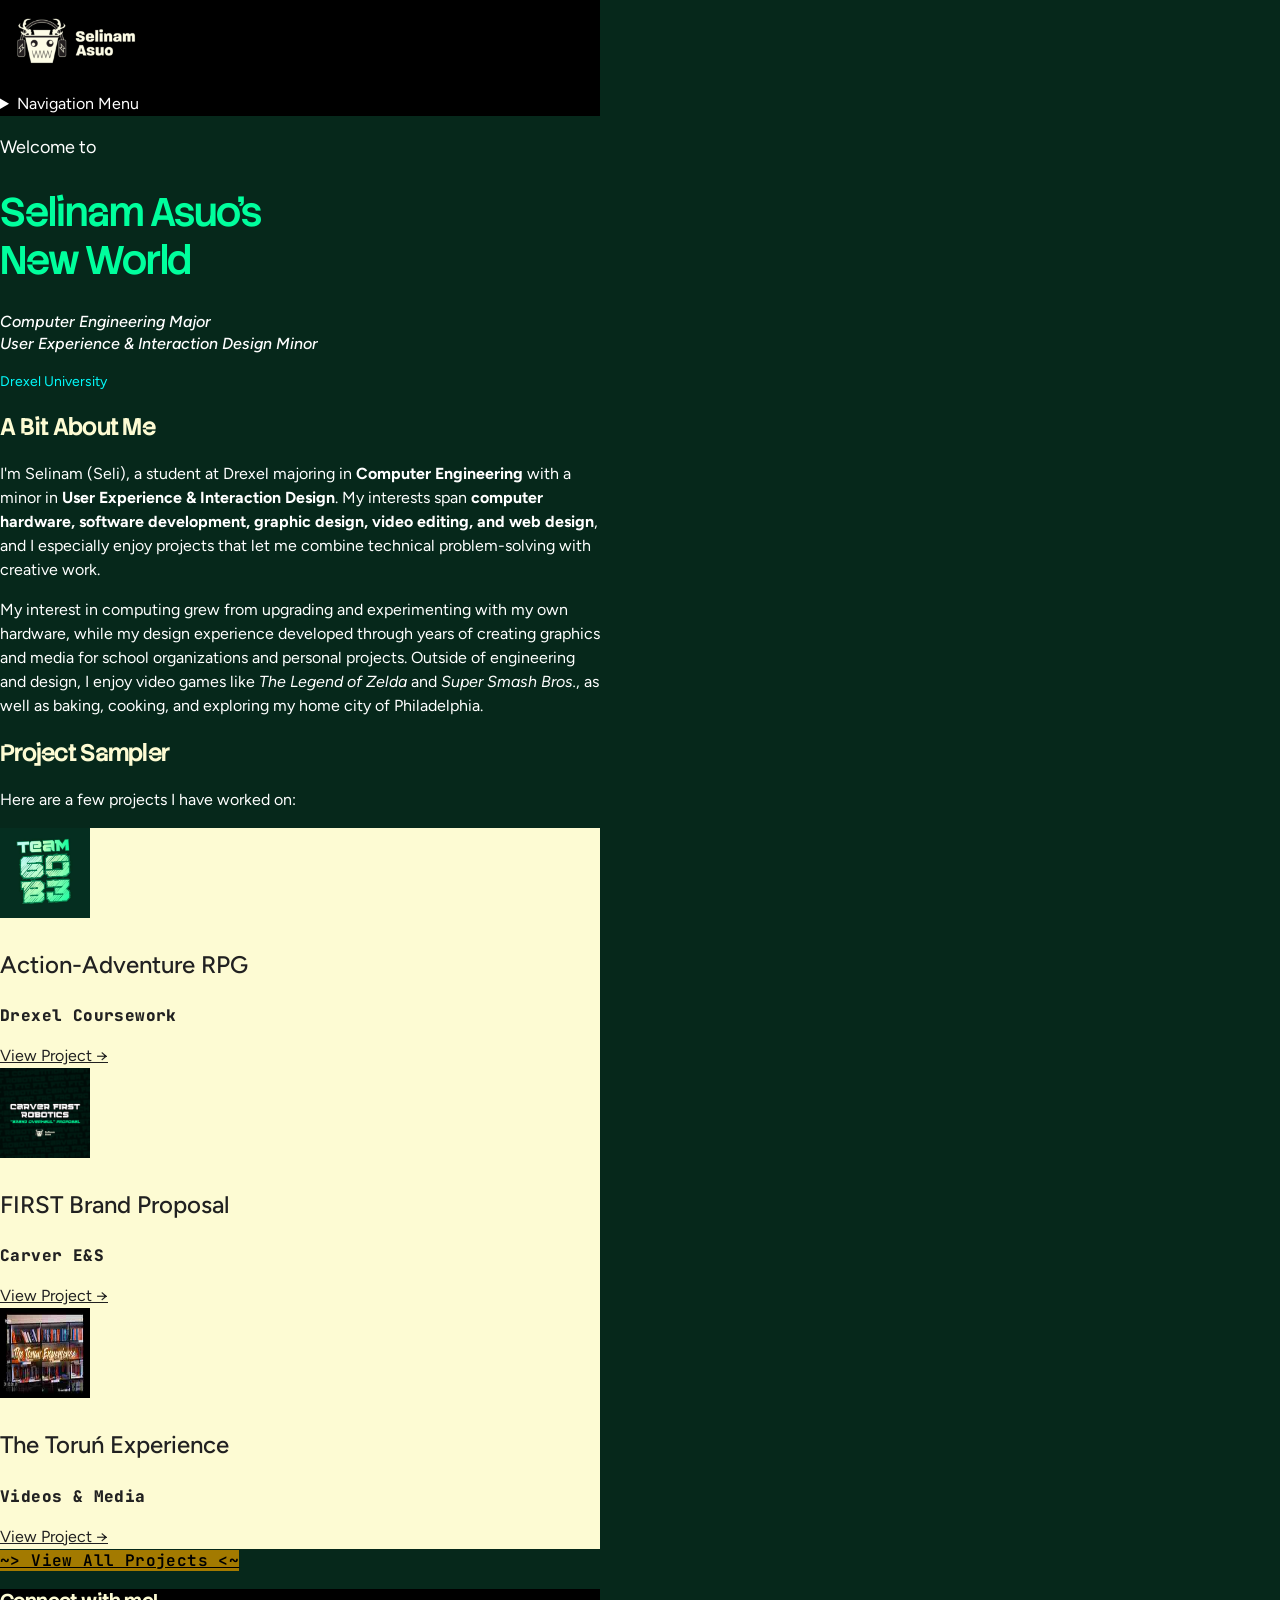
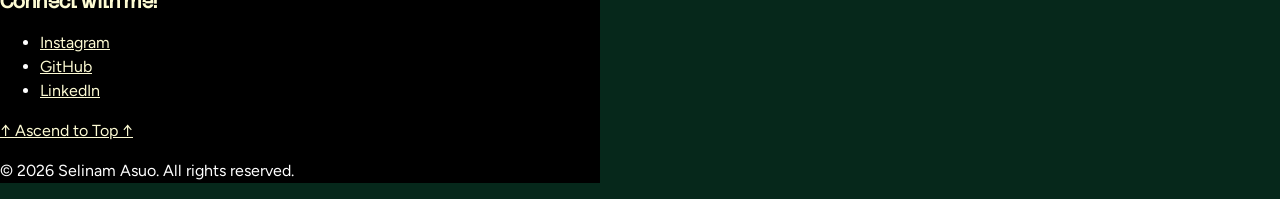
==== index.html @ 1d2eeebf "Link normalized stylesheet to main pages" ====
<!DOCTYPE html>
<html lang="en">
    <head>
        <meta charset="UTF-8">
        <meta name="viewport" content="width=device-width, initial-scale=1.0">
        <title>Home | A New World - Selinam Asuo</title>
        <link rel="stylesheet" href="css/normalize.css" />
        <link rel="stylesheet" href="css/style.css" />
    </head>
    <body id = "top">
        <header class = "site-header">
            <nav class = "primary-nav" aria-label="Primary">
                <a href="index.html" class="logo-link">
                    <img src="images/selinam-asuo-logo-240.png" alt="Selinam Asuo" width = "150" height = "85"/>
                </a>
                <!--- AI: prompt asking how to create a dropdown nav bar menu in html — ChatGPT (GPT-5.6), 2026-11-04.
                Reviewed and adapted to match my Figma design and course scope. --->
                    <details class = "nav-dropdown">
                    <summary>Navigation Menu</summary>
                    <ul class = "nav-links">
                        <li><a href="index.html" class="logo-link current">Home</a></li>
                        <li><a href="portfolio.html">Portfolio</a></li>
                        <li><a href="contact.html">Contact</a></li>
                    </ul>
                </details>
            </nav>
        </header>

        <main>
            <section class = "hero">
                <p class = "tagline">Welcome to</p>
                <h1>Selinam Asuo&apos;s<br/>New World</h1>
                
                <p class="field-of-study">
                    <em>Computer Engineering Major<br>User Experience &amp; Interaction Design Minor</em>
                </p>

                <p class="university-name">Drexel University</p>
            </section>
            <section class = "about">
            <h2>A Bit About Me</h2>
                <p>I'm Selinam (Seli), a student at Drexel majoring in <strong>Computer Engineering</strong> with a minor in <strong>User Experience & Interaction Design</strong>. My interests span <strong>computer hardware, software development, graphic design, video editing, and web design</strong>, and I especially enjoy projects that let me combine technical problem-solving with creative work.</p>

                <p>My interest in computing grew from upgrading and experimenting with my own hardware, while my design experience developed through years of creating graphics and media for school organizations and personal projects. Outside of engineering and design, I enjoy video games like <em>The Legend of Zelda</em> and <em>Super Smash Bros.</em>, as well as baking, cooking, and exploring my home city of Philadelphia.</p>
            </section>
            <section class = "projects-preview">
            <h2>Project Sampler</h2>
            <p>Here are a few projects I have worked on:</p>
                <article class="project-card">
                    <img src="images/index/uaarpg-60B3-logo-reduced.jpg" alt="My Drexel College of Computing and Informatics (CCI) Team's 'An Untitled Action-Adventure RPG' logo." width="90" height="90"/>
                    <h3 class = "project-card-title">Action-Adventure RPG</h3>
                    <p class = "project-card-category">Drexel Coursework</p>
                    <a href="projects/action-adventure-rpg.html">View Project &rarr;</a>
                </article>

                <article class="project-card">
                    <img src="images/index/cfr-proposal-logo-reduced.png" alt="Logo for Carver FIRST Robotics redesign concept/mockup." width="90" height="90"/>
                    <h3 class = "project-card-title">FIRST Brand Proposal</h3>
                    <p class = "project-card-category">Carver E&S</p>
                    <a href="projects/first-brand-proposal.html">View Project &rarr;</a>
                </article>

                <article class="project-card">
                    <img src="images/index/torun-experience-cover-reduced.jpg" alt="The title screen of The Torun Experience, filmed and edited by Selinam Asuo." width="90" height="90"/>
                    <h3 class = "project-card-title">The Toruń Experience</h3>
                    <p class = "project-card-category">Videos &amp; Media</p>
                    <a href="projects/torun-experience.html">View Project &rarr;</a>
                </article>

                <a href="portfolio.html" class="project-gold-button">~> View All Projects <~</a>
            </section>
               
        </main>

        <footer>
            <h2>Connect with me!</h2>
            <nav class = "nav-bar" aria-label="Secondary">
                <ul class = "nav-links">
                    <li><a href="https://instagram.com/selinamasuo.sa" target="_blank" rel="noopener noreferrer">Instagram</a></li>
                    <li><a href="https://github.com/selinamasuo-sa" target="_blank" rel="noopener noreferrer">GitHub</a></li>
                    <li><a href="https://www.linkedin.com/in/selinam-asuo/" target="_blank" rel="noopener noreferrer">LinkedIn</a></li>
                </ul>
            </nav>
            <a href="#top" class="back-to-top">&uarr; Ascend to Top &uarr;</a>
            <p class = "copyright">&copy; 2026 Selinam Asuo. All rights reserved.</p>
        </footer>
    </body>
    </html>
---- css/style.css ----
@font-face {
    font-family: "Stack Sans Notch";
    src: url("../fonts/StackSansNotch-VariableFont_wght.ttf");
    font-style: normal;
    font-weight: 200 700;
    font-display: swap;
}

@font-face {
    font-family: "Figtree";
    src: url("../fonts/Figtree-VariableFont_wght.ttf");
    font-style: normal;
    font-weight: 300 900;
    font-display: swap;
}

@font-face {
    font-family: "Figtree";
    src: url("../fonts/Figtree-Italic-VariableFont_wght.ttf");
    font-style: italic;
    font-weight: 300 900;
    font-display: swap;
}

@font-face {
    font-family: "JetBrains Mono";
    src: url("../fonts/JetBrainsMono-VariableFont_wght.ttf");
    font-style: normal;
    font-weight: 100 800;
    font-display: swap;
}

@font-face {
    font-family: "JetBrains Mono";
    src: url("../fonts/JetBrainsMono-Italic-VariableFont_wght.ttf");
    font-style: italic;
    font-weight: 100 800;
    font-display: swap;
}

:root {
    --zonai-green-bright: hsl(157, 100%, 50%);
    --zonai-green-dark: hsl(158, 73%, 9%);
    --zonai-ivory: hsl(57, 91%, 91%);
    --white: hsl(0, 0%, 100%);
    --dim-gold: hsl(45, 100%, 32%);
    --bright-gold: hsl(47, 100%, 50%);
    --black: hsl(0, 0%, 0%);
    --charcoal: hsl(0, 0%, 13%);
    --sky-blue: hsl(180, 98%, 50%);

    --background: var(--zonai-green-dark);
    --foreground: var(--white);
    --background-card: var(--zonai-ivory);
    --brand: var(--zonai-green-bright);
    --links: var(--sky-blue);

    --font-size-body-small: 0.875rem;
    --font-size-body-medium: 1rem;
    --font-size-body-large: 1.125rem;
    --font-size-title-medium: 1.25rem;
    --font-size-title-large: 1.5rem;
    --font-size-display-small: 2rem;
    --font-size-display-medium: 2.5rem;

    --font-stack-display: "Stack Sans Notch", Figtree, sans-serif;
    --font-stack-body: Figtree, system-ui, -apple-system, BlinkMacSystemFont, "Segoe UI", Roboto, Helvetica, Arial, sans-serif;
    --font-stack-system: "JetBrains Mono", ui-monospace, Monaco, Consolas, "Courier New", monospace;

    --font-weight-light: 300;
    --font-weight-base: 400;
    --font-weight-medium: 512;
    --font-weight-semibold: 625;
    --font-weight-bold: 700;
    --font-weight-heavy: 800;
    --font-weight-black: 900;

    --letter-spacing-tight: -0.03em;
    --letter-spacing-normal: 0em;
    --letter-spacing-wide: 0.025em;
}

body {
    max-width: 60ch;
    background-color: var(--background);
    color: var(--foreground);
    font-family: var(--font-stack-body);
    font-size: var(--font-size-body-medium);
    font-weight: var(--font-weight-base);
    line-height: 1.5;
    text-wrap: pretty;
    letter-spacing: var(--letter-spacing-normal);
}

h1, h2 {
    letter-spacing: var(--letter-spacing-tight);
}


h1 {
    color: var(--brand);
    font-family: var(--font-stack-display);
    font-size: var(--font-size-display-medium);
    font-weight: var(--font-weight-medium);
    line-height: 1.2;
}

h2,
h3 {
    color: var(--zonai-ivory);
}

h2 {
    font-family: var(--font-stack-display);
    font-size: var(--font-size-title-large);
    font-weight: var(--font-weight-semibold);
    line-height: 1.25;
}

h3 {
    font-family: var(--font-stack-body);
    font-size: var(--font-size-title-large);
    line-height: 1.3;
}

nav,
footer {
    background-color: var(--black);
}

footer h2 {
    font-size: var(--font-size-title-medium);
}

a {
    color: var(--zonai-ivory);
}

/* AI: prompt asking how to style hover and focus effects for links using my
   existing Week 5 color tokens — ChatGPT (GPT-5.6), 2026-10-29.
   Reviewed and adapted to match my Figma design and course scope. */
a:hover,
a:focus-visible {
    color: var(--brand);
}

.nav-dropdown a {
    font-family: var(--font-stack-display);
    font-size: var(--font-size-display-small);
    font-weight: var(--font-weight-medium);
    text-decoration: none;
}

.current {
    color: var(--bright-gold);
}

.tagline {
    font-size: var(--font-size-body-large);
}

.field-of-study {
    font-size: var(--font-size-body-medium);
    font-weight: var(--font-weight-medium);
    line-height: 1.4;
}

.university-name {
    color: var(--sky-blue);
    font-size: var(--font-size-body-small);
}

.project-gold-button {
    font-family: var(--font-stack-system);
    letter-spacing: 0.025em;
}

.project-page h1 {
    font-size: var(--font-size-display-small);
}

/* AI: prompt asking how to style reusable project & contact cards using my
   existing Week 5 color tokens — ChatGPT (GPT-5.6), 2026-10-29.
   Reviewed and adapted to match my Figma design and course scope. */
.project-card,
.contact-card {
    background-color: var(--background-card);
    color: var(--charcoal);
}

.project-card h3,
.project-card a {
    color: var(--charcoal);
}

/* AI: prompt asking how to style hover and focus effects for cards/links using my
   existing Week 5 color tokens — ChatGPT (GPT-5.6), 2026-10-29.
   Reviewed and adapted to match my Figma design and course scope. */
.project-card:hover,
.contact-card:hover {
    background-color: var(--brand);
}

.project-card:hover .project-card-title,
.project-card:hover a,
.contact-card:hover h2,
.contact-card:hover a {
    font-weight: var(--font-weight-semibold);
}

.project-card-title {
    font-family: var(--font-stack-body);
    font-weight: var(--font-weight-medium);
}

.project-card-category,
.project-card-type {
    font-family: var(--font-stack-system);
    font-weight: var(--font-weight-heavy);
    letter-spacing: var(--letter-spacing-wide);
}

.project-gold-button {
    background-color: var(--dim-gold);
    color: var(--black);
    font-family: var(--font-stack-system);
    font-size: var(--font-size-body-medium);
    font-weight: var(--font-weight-semibold);
}

/* AI: prompt asking how to style hover and focus effects for cards/links using my
   existing Week 5 color tokens — ChatGPT (GPT-5.6), 2026-10-29.
   Reviewed and adapted to match my Figma design and course scope. */
.project-gold-button:hover,
.project-gold-button:focus-visible {
    background-color: var(--bright-gold);
    color: var(--black);
}

.contact-card h2,
.contact-card a {
    color: var(--charcoal);
}

.contact-card a:hover,
.contact-card a:focus-visible {
    color: var(--dim-gold);
}

.contact-card-title {
    font-family: var(--font-stack-body);
    font-weight: var(--font-weight-normal);
}

.contact-card-link {
    font-family: var(--font-stack-system);
    font-size: var(--font-size-body-medium);
    font-weight: var(--font-weight-heavy);
}

.project-page-title {
    color: var(--zonai-ivory);
    font-size: var(--font-size-display-small);
}

.project-page-subtitle {
    color: var(--sky-blue);
    font-size: var(--font-size-title-medium);
    font-weight: var(--font-weight-normal);
    line-height: 1.4;
}

.project-detail-label {
    font-size: var(--font-size-body-medium);
    font-weight: var(--font-weight-medium);
}

.project-detail-value {
    font-family: var(--font-stack-system);
    font-size: var(--font-size-body-small);
    font-weight: var(--font-weight-semibold);
}
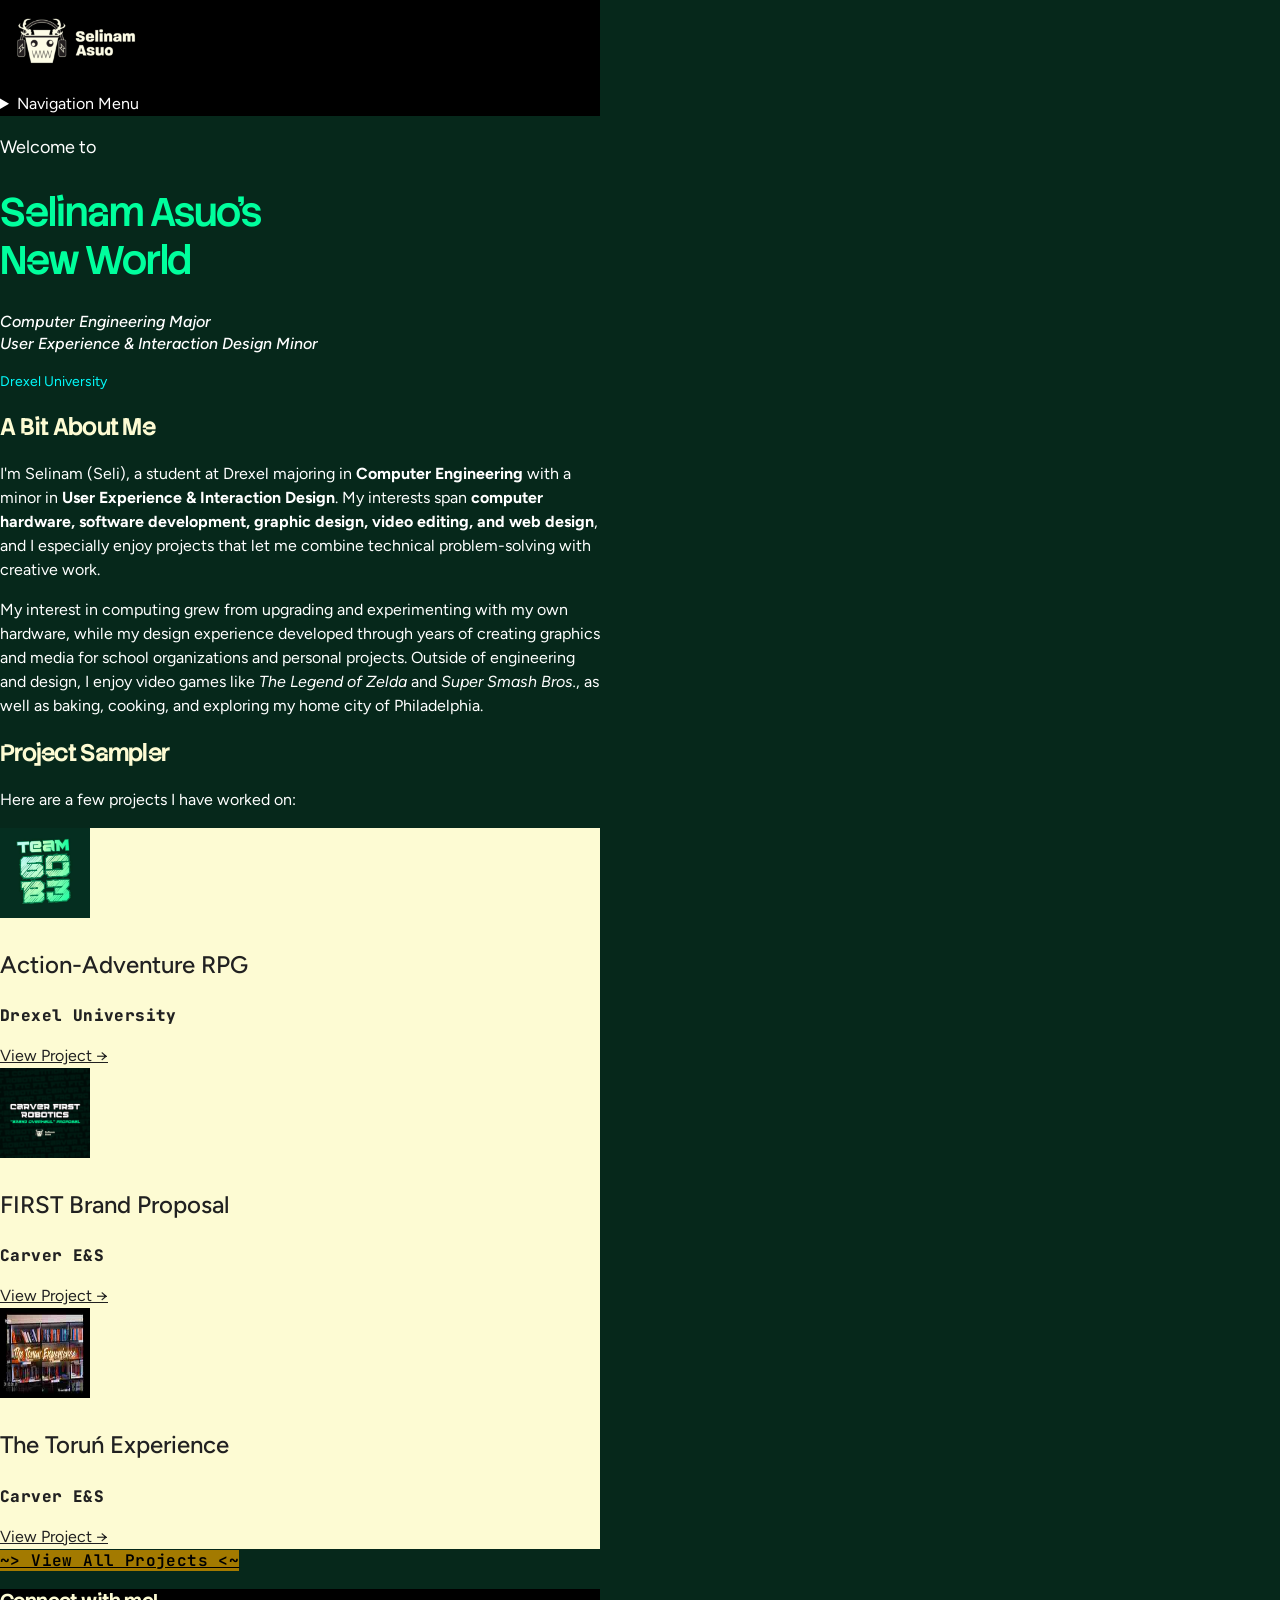
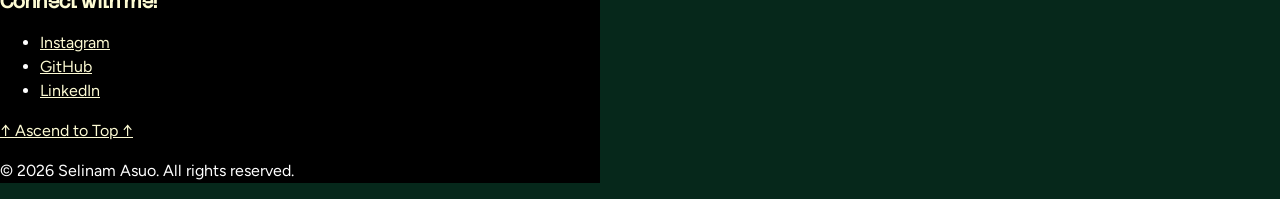
==== commit ec16d9ae: "Update project previews to reflect updated collection names" ====
--- a/index.html
+++ b/index.html
@@ -49,21 +49,21 @@
                 <article class="project-card">
                     <img src="images/index/uaarpg-60B3-logo-reduced.jpg" alt="My Drexel College of Computing and Informatics (CCI) Team's 'An Untitled Action-Adventure RPG' logo." width="90" height="90"/>
                     <h3 class = "project-card-title">Action-Adventure RPG</h3>
-                    <p class = "project-card-category">Drexel Coursework</p>
+                    <p class = "project-card-category">Drexel University</p>
                     <a href="projects/action-adventure-rpg.html">View Project &rarr;</a>
                 </article>
 
                 <article class="project-card">
                     <img src="images/index/cfr-proposal-logo-reduced.png" alt="Logo for Carver FIRST Robotics redesign concept/mockup." width="90" height="90"/>
                     <h3 class = "project-card-title">FIRST Brand Proposal</h3>
-                    <p class = "project-card-category">Carver E&S</p>
+                    <p class = "project-card-category">Carver E&amp;S</p>
                     <a href="projects/first-brand-proposal.html">View Project &rarr;</a>
                 </article>
 
                 <article class="project-card">
                     <img src="images/index/torun-experience-cover-reduced.jpg" alt="The title screen of The Torun Experience, filmed and edited by Selinam Asuo." width="90" height="90"/>
                     <h3 class = "project-card-title">The Toruń Experience</h3>
-                    <p class = "project-card-category">Videos &amp; Media</p>
+                    <p class = "project-card-category">Carver E&amp;S</p>
                     <a href="projects/torun-experience.html">View Project &rarr;</a>
                 </article>
 
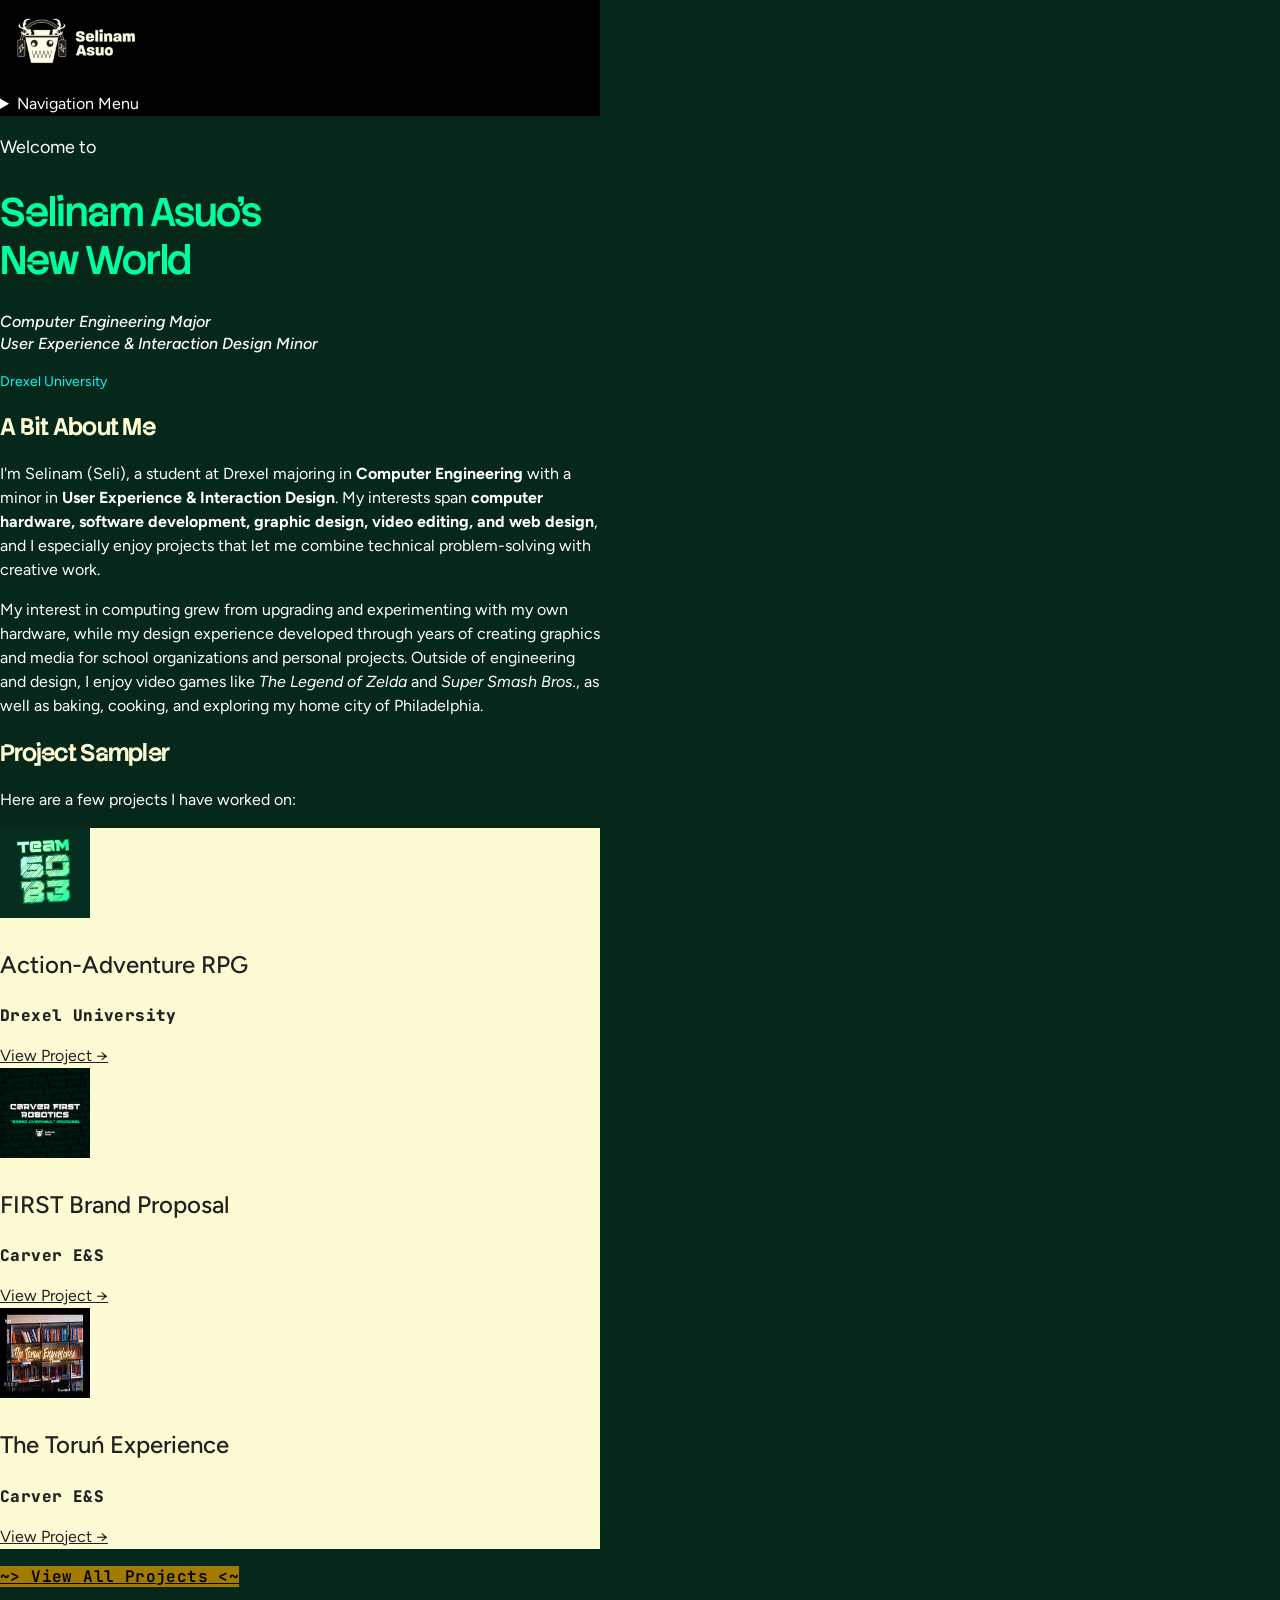
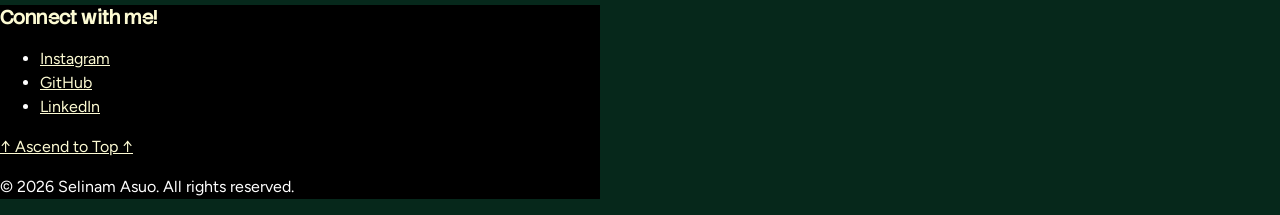
==== commit 706b9814: "Edit groupings to reflect semantic box model changes in css/style.css" ====
--- a/index.html
+++ b/index.html
@@ -18,7 +18,7 @@
                     <details class = "nav-dropdown">
                     <summary>Navigation Menu</summary>
                     <ul class = "nav-links">
-                        <li><a href="index.html" class="logo-link current">Home</a></li>
+                        <li><a href="index.html" class="current">Home</a></li>
                         <li><a href="portfolio.html">Portfolio</a></li>
                         <li><a href="contact.html">Contact</a></li>
                     </ul>
@@ -27,6 +27,7 @@
         </header>
 
         <main>
+        <div class = "content-wrapper">
             <section class = "hero">
                 <p class = "tagline">Welcome to</p>
                 <h1>Selinam Asuo&apos;s<br/>New World</h1>
@@ -48,28 +49,34 @@
             <p>Here are a few projects I have worked on:</p>
                 <article class="project-card">
                     <img src="images/index/uaarpg-60B3-logo-reduced.jpg" alt="My Drexel College of Computing and Informatics (CCI) Team's 'An Untitled Action-Adventure RPG' logo." width="90" height="90"/>
-                    <h3 class = "project-card-title">Action-Adventure RPG</h3>
-                    <p class = "project-card-category">Drexel University</p>
-                    <a href="projects/action-adventure-rpg.html">View Project &rarr;</a>
+                    <div class="project-card-content">
+                        <h3 class = "project-card-title">Action-Adventure RPG</h3>
+                        <p class = "project-card-category">Drexel University</p>
+                        <a href="projects/action-adventure-rpg.html">View Project &rarr;</a>
+                    </div>
                 </article>
 
                 <article class="project-card">
                     <img src="images/index/cfr-proposal-logo-reduced.png" alt="Logo for Carver FIRST Robotics redesign concept/mockup." width="90" height="90"/>
-                    <h3 class = "project-card-title">FIRST Brand Proposal</h3>
-                    <p class = "project-card-category">Carver E&amp;S</p>
-                    <a href="projects/first-brand-proposal.html">View Project &rarr;</a>
+                    <div class="project-card-content">
+                        <h3 class = "project-card-title">FIRST Brand Proposal</h3>
+                        <p class = "project-card-category">Carver E&amp;S</p>
+                        <a href="projects/first-brand-proposal.html">View Project &rarr;</a>
+                    </div>
                 </article>
 
                 <article class="project-card">
                     <img src="images/index/torun-experience-cover-reduced.jpg" alt="The title screen of The Torun Experience, filmed and edited by Selinam Asuo." width="90" height="90"/>
-                    <h3 class = "project-card-title">The Toruń Experience</h3>
-                    <p class = "project-card-category">Carver E&amp;S</p>
-                    <a href="projects/torun-experience.html">View Project &rarr;</a>
+                    <div class="project-card-content">
+                        <h3 class = "project-card-title">The Toruń Experience</h3>
+                        <p class = "project-card-category">Carver E&amp;S</p>
+                        <a href="projects/torun-experience.html">View Project &rarr;</a>
+                    </div>
                 </article>
 
-                <a href="portfolio.html" class="project-gold-button">~> View All Projects <~</a>
+                <p class = "project-button-wrapper"><a href="portfolio.html" class="project-gold-button">~> View All Projects <~</a></p>
             </section>
-               
+        </div>
         </main>
 
         <footer>
--- a/css/style.css
+++ b/css/style.css
@@ -36,6 +36,10 @@
     font-style: italic;
     font-weight: 100 800;
     font-display: swap;
+}
+
+* {
+    box-sizing: border-box;
 }
 
 :root {
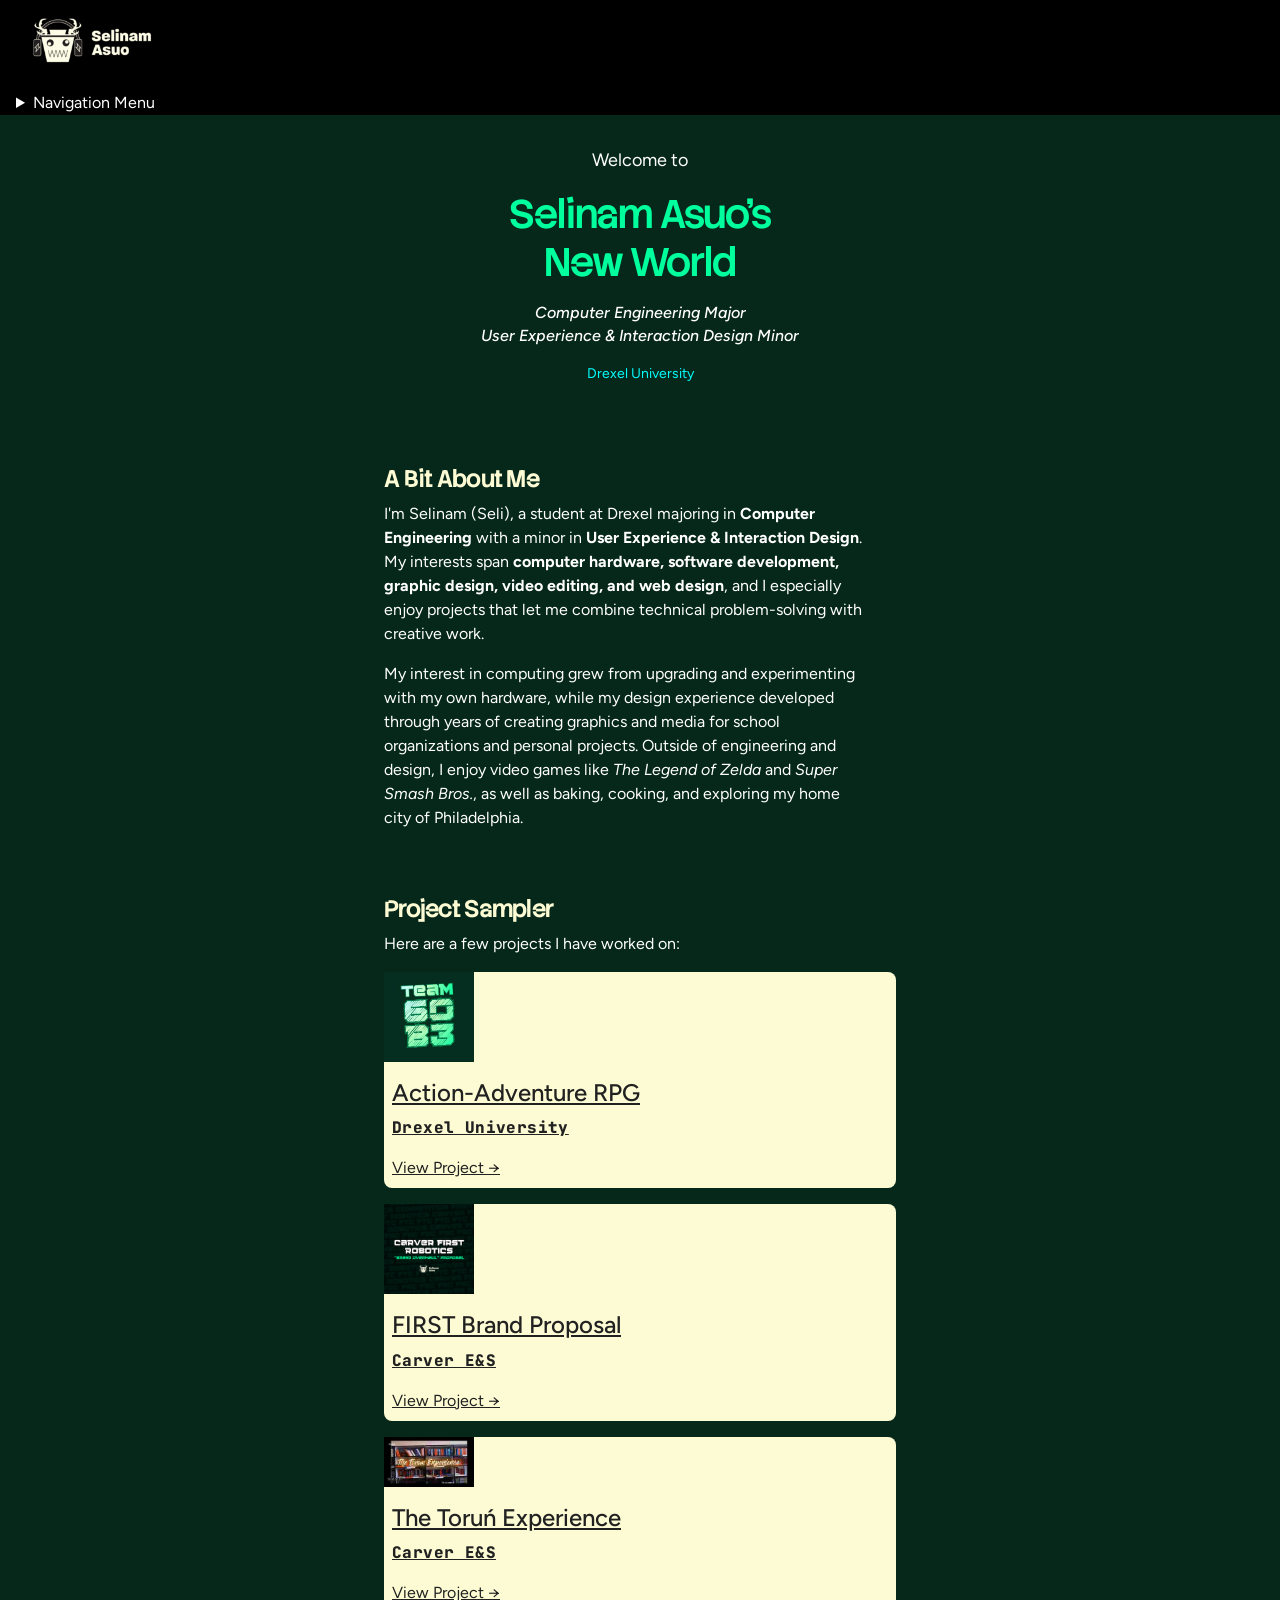
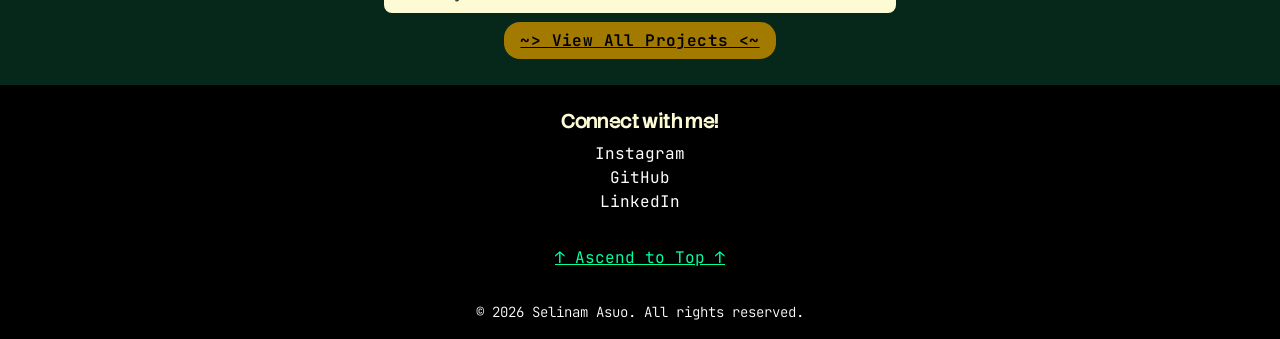
==== commit 464209a9: "Restructured project and contact cards to make the entire card clickable" ====
--- a/index.html
+++ b/index.html
@@ -47,32 +47,32 @@
             <section class = "projects-preview">
             <h2>Project Sampler</h2>
             <p>Here are a few projects I have worked on:</p>
-                <article class="project-card">
+                <article class="project-card"><a href="projects/action-adventure-rpg.html">
                     <img src="images/index/uaarpg-60B3-logo-reduced.jpg" alt="My Drexel College of Computing and Informatics (CCI) Team's 'An Untitled Action-Adventure RPG' logo." width="90" height="90"/>
                     <div class="project-card-content">
                         <h3 class = "project-card-title">Action-Adventure RPG</h3>
                         <p class = "project-card-category">Drexel University</p>
-                        <a href="projects/action-adventure-rpg.html">View Project &rarr;</a>
+                        View Project &rarr;
                     </div>
-                </article>
+                </a></article>
 
-                <article class="project-card">
+                <article class="project-card"><a href="projects/first-brand-proposal.html">
                     <img src="images/index/cfr-proposal-logo-reduced.png" alt="Logo for Carver FIRST Robotics redesign concept/mockup." width="90" height="90"/>
                     <div class="project-card-content">
                         <h3 class = "project-card-title">FIRST Brand Proposal</h3>
                         <p class = "project-card-category">Carver E&amp;S</p>
-                        <a href="projects/first-brand-proposal.html">View Project &rarr;</a>
+                        View Project &rarr;
                     </div>
-                </article>
+                </a></article>
 
-                <article class="project-card">
+                <article class="project-card"><a href="projects/torun-experience.html">
                     <img src="images/index/torun-experience-cover-reduced.jpg" alt="The title screen of The Torun Experience, filmed and edited by Selinam Asuo." width="90" height="90"/>
                     <div class="project-card-content">
                         <h3 class = "project-card-title">The Toruń Experience</h3>
                         <p class = "project-card-category">Carver E&amp;S</p>
-                        <a href="projects/torun-experience.html">View Project &rarr;</a>
+                        View Project &rarr;
                     </div>
-                </article>
+                </a></article>
 
                 <p class = "project-button-wrapper"><a href="portfolio.html" class="project-gold-button">~> View All Projects <~</a></p>
             </section>
--- a/css/style.css
+++ b/css/style.css
@@ -57,7 +57,6 @@
     --foreground: var(--white);
     --background-card: var(--zonai-ivory);
     --brand: var(--zonai-green-bright);
-    --links: var(--sky-blue);
 
     --font-size-body-small: 0.875rem;
     --font-size-body-medium: 1rem;
@@ -82,10 +81,30 @@
     --letter-spacing-tight: -0.03em;
     --letter-spacing-normal: 0em;
     --letter-spacing-wide: 0.025em;
+
+    --space-tight: 0.25rem;
+    --space-slim: 0.5rem;
+    --space-normal: 1rem;
+    --space-wide: 2rem;
+    --space-loose: 4rem;
+
+    --border-radius-thin: 0.125rem;    
+    --border-radius-small: 0.25rem;
+    --border-radius-medium: 0.5rem;
+    --border-radius-large: 1rem;
+    --border-radius-thick: 2rem;
+}
+
+main {
+    padding-inline: var(--space-normal);
+}
+
+.content-wrapper {
+    max-width: 32rem;
+    margin-inline: auto;
 }
 
 body {
-    max-width: 60ch;
     background-color: var(--background);
     color: var(--foreground);
     font-family: var(--font-stack-body);
@@ -96,10 +115,18 @@
     letter-spacing: var(--letter-spacing-normal);
 }
 
-h1, h2 {
+h1,
+h2,
+h3,
+p {
+    margin-top: 0;
+    margin-bottom: var(--space-normal);
+}
+
+h1,
+h2 {
     letter-spacing: var(--letter-spacing-tight);
 }
-
 
 h1 {
     color: var(--brand);
@@ -112,6 +139,7 @@
 h2,
 h3 {
     color: var(--zonai-ivory);
+    margin-bottom: var(--space-slim);
 }
 
 h2 {
@@ -127,13 +155,8 @@
     line-height: 1.3;
 }
 
-nav,
-footer {
-    background-color: var(--black);
-}
-
-footer h2 {
-    font-size: var(--font-size-title-medium);
+section {
+    margin-bottom: var(--space-wide);
 }
 
 a {
@@ -148,6 +171,78 @@
     color: var(--brand);
 }
 
+img {
+    max-width: 100%;
+    height: auto;
+}
+
+.gallery-item {
+    margin-bottom: var(--space-wide);
+    text-align: center;
+}
+
+.gallery-item .figcap-description {
+    font-size: var(--font-size-body-small);
+    font-style: italic;
+    margin-top: var(--space-slim);
+}
+
+nav,
+footer {
+    background-color: var(--black);
+}
+
+footer {
+    font-family: var(--font-stack-system);
+    padding: var(--space-normal);
+    text-align: center;
+    text-decoration: none;
+}
+
+footer h2 {
+    font-size: var(--font-size-title-medium);
+    margin: var(--space-slim) 0;
+}
+
+footer .back-to-top {
+    color: var(--brand);
+    padding: var(--space-slim);
+    text-decoration: underline;
+}
+
+footer .back-to-top:hover,
+footer .back-to-top:focus-visible {
+    color: var(--bright-gold);
+}
+
+footer .copyright {
+    font-size: var(--font-size-body-small);
+    font-weight: var(--font-weight-light);
+    margin: var(--space-wide) 0 0;
+}
+
+footer .nav-links {
+    color: var(--white);
+    list-style: none;
+    margin: 0;
+    padding: 0 0 var(--space-wide);
+}
+
+footer .nav-links a {
+    color: var(--white);
+    text-decoration: none;
+}
+
+footer .nav-links a:hover,
+footer .nav-links a:focus-visible {
+    color: var(--brand);
+}
+
+.site-header {
+    padding-inline: var(--space-normal);
+    background-color: var(--black);
+}
+
 .nav-dropdown a {
     font-family: var(--font-stack-display);
     font-size: var(--font-size-display-small);
@@ -159,6 +254,15 @@
     color: var(--bright-gold);
 }
 
+.hero {
+    padding-block: var(--space-wide);
+    text-align: center;
+}
+
+.hero p {
+    max-width: none;
+}
+
 .tagline {
     font-size: var(--font-size-body-large);
 }
@@ -174,9 +278,32 @@
     font-size: var(--font-size-body-small);
 }
 
+.about {
+    margin-bottom: var(--space-loose);
+}
+
+.about p {
+    max-width: 48ch;
+}
+
+.contact-info {
+    margin-top: var(--space-loose);
+}
+
+.project-button-wrapper {
+    text-align: center;
+}
+
 .project-gold-button {
+    background-color: var(--dim-gold);
+    color: var(--black);
+    font-family: var(--font-stack-system);
+    font-size: var(--font-size-body-medium);
+    font-weight: var(--font-weight-semibold);
     font-family: var(--font-stack-system);
     letter-spacing: 0.025em;
+    border-radius: var(--border-radius-large);
+    padding: var(--space-slim) var(--space-normal);
 }
 
 .project-page h1 {
@@ -190,6 +317,8 @@
 .contact-card {
     background-color: var(--background-card);
     color: var(--charcoal);
+    border-radius: var(--border-radius-medium);
+    margin-bottom: var(--space-normal);
 }
 
 .project-card h3,
@@ -212,6 +341,10 @@
     font-weight: var(--font-weight-semibold);
 }
 
+.project-card-content {
+    padding: var(--space-slim);
+}
+
 .project-card-title {
     font-family: var(--font-stack-body);
     font-weight: var(--font-weight-medium);
@@ -222,14 +355,6 @@
     font-family: var(--font-stack-system);
     font-weight: var(--font-weight-heavy);
     letter-spacing: var(--letter-spacing-wide);
-}
-
-.project-gold-button {
-    background-color: var(--dim-gold);
-    color: var(--black);
-    font-family: var(--font-stack-system);
-    font-size: var(--font-size-body-medium);
-    font-weight: var(--font-weight-semibold);
 }
 
 /* AI: prompt asking how to style hover and focus effects for cards/links using my
@@ -241,6 +366,12 @@
     color: var(--black);
 }
 
+.contact-card {
+    border-radius: var(--border-radius-medium);
+    margin-bottom: var(--space-normal);
+    padding: var(--space-slim) var(--space-normal);
+}
+
 .contact-card h2,
 .contact-card a {
     color: var(--charcoal);
@@ -253,13 +384,44 @@
 
 .contact-card-title {
     font-family: var(--font-stack-body);
-    font-weight: var(--font-weight-normal);
+    font-size: var(--font-size-title-medium);
+    font-weight: var(--font-weight-base);
 }
 
 .contact-card-link {
     font-family: var(--font-stack-system);
     font-size: var(--font-size-body-medium);
     font-weight: var(--font-weight-heavy);
+}
+
+.project-hero {
+    padding-block: var(--space-wide);
+}
+
+.project-info {
+    background-color: var(--background-card);
+    border-radius: 0 0 var(--border-radius-thick) var(--border-radius-thick);
+    padding: var(--space-wide);
+}
+
+.project-details {
+    background-color: var(--brand);
+    border: var(--border-radius-small) solid var(--black);
+    border-radius: var(--border-radius-large);
+    color: var(--charcoal);
+    margin-bottom: var(--space-wide);
+    padding: var(--space-normal);
+}
+
+.project-details a {
+    color: var(--charcoal);
+    text-decoration: none;
+}
+
+.project-details a:hover,
+.project-details a:focus-visible {
+    color: var(--dim-gold);
+    text-decoration: underline;
 }
 
 .project-page-title {
@@ -270,7 +432,7 @@
 .project-page-subtitle {
     color: var(--sky-blue);
     font-size: var(--font-size-title-medium);
-    font-weight: var(--font-weight-normal);
+    font-weight: var(--font-weight-base);
     line-height: 1.4;
 }
 
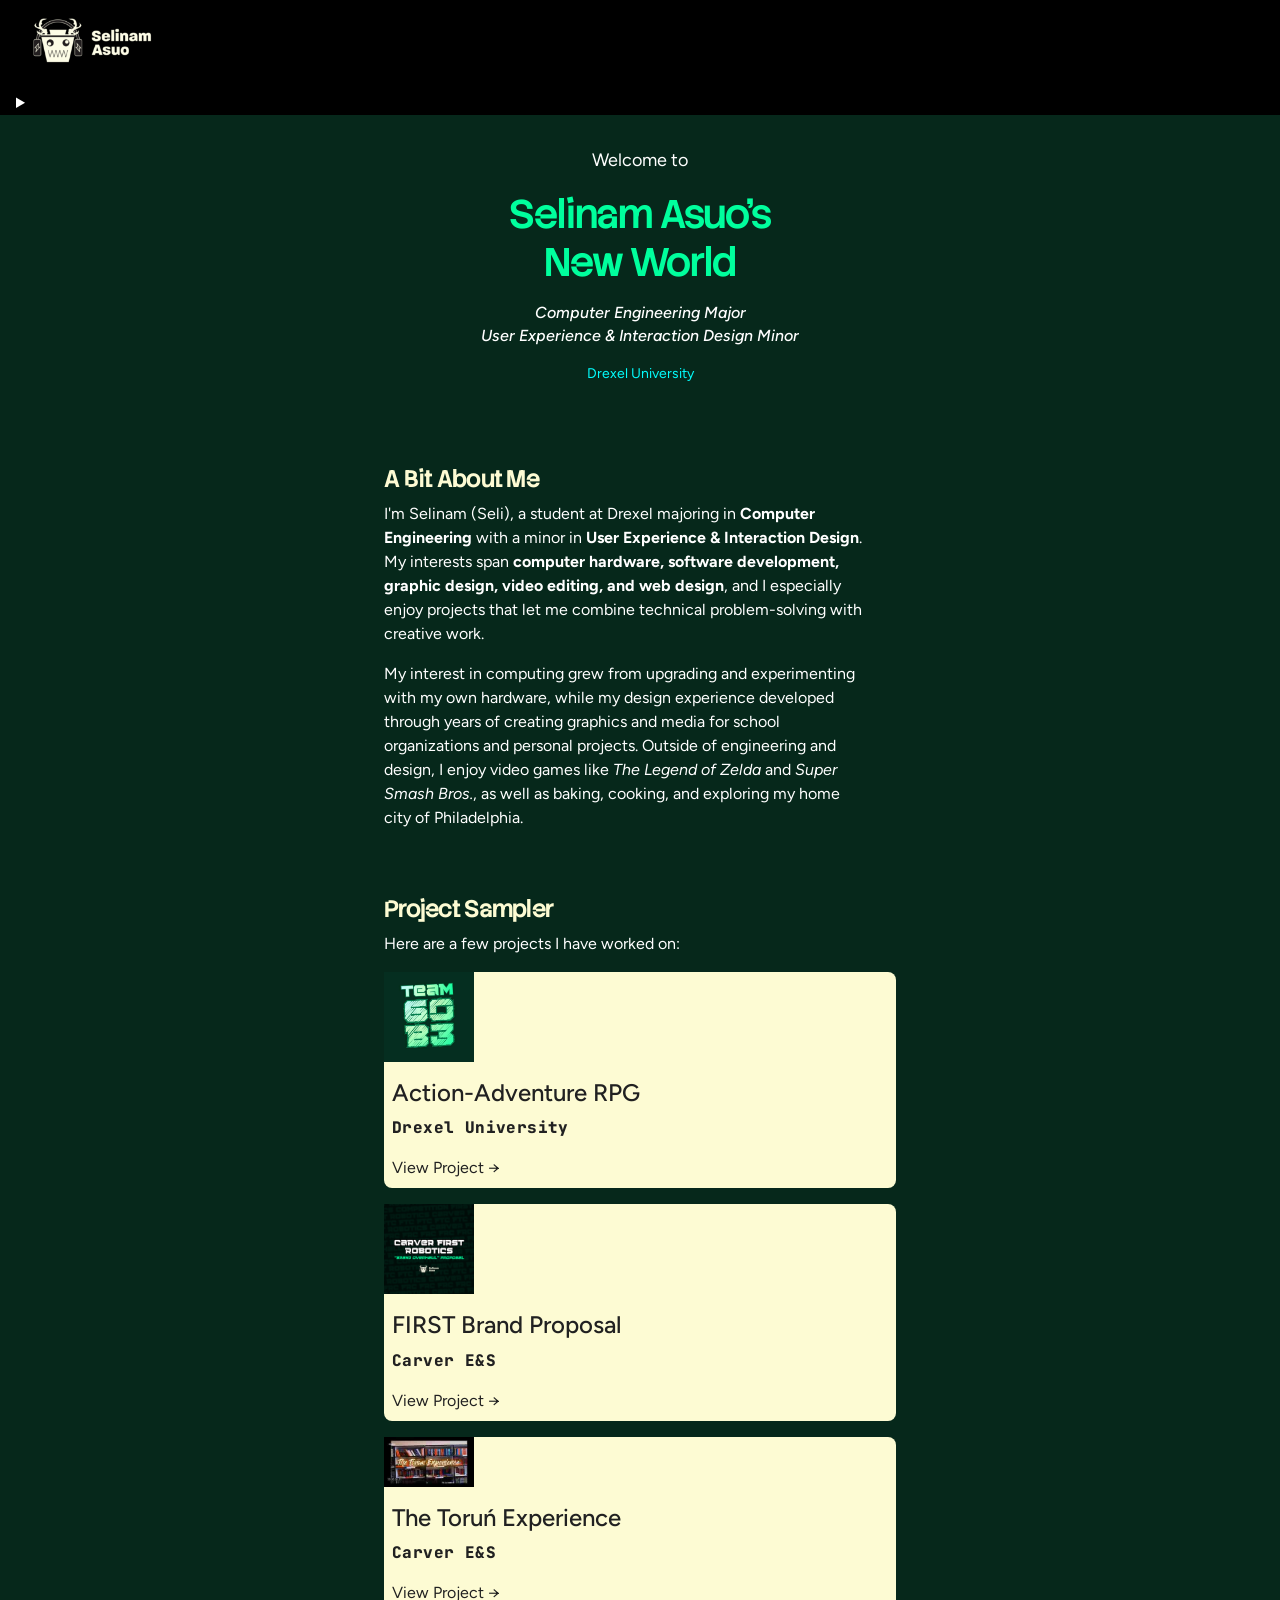
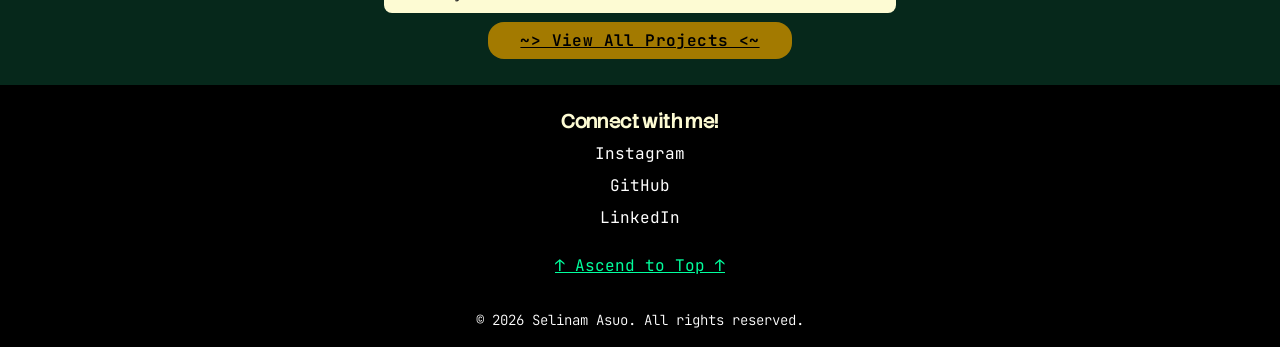
==== commit 6aa46826: "Add updated menu icon bars to primary pages" ====
--- a/index.html
+++ b/index.html
@@ -13,10 +13,14 @@
                 <a href="index.html" class="logo-link">
                     <img src="images/selinam-asuo-logo-240.png" alt="Selinam Asuo" width = "150" height = "85"/>
                 </a>
-                <!--- AI: prompt asking how to create a dropdown nav bar menu in html — ChatGPT (GPT-5.6), 2026-11-04.
+                <details class = "nav-dropdown">
+                    <summary class="menu-toggle" aria-label="Navigation Menu">
+                        <span class="menu-bar"></span>
+                        <span class="menu-bar"></span>
+                        <span class="menu-bar"></span>
+                    </summary>
+                    <!--- AI: prompt asking how to create a dropdown nav bar menu in html — ChatGPT (GPT-5.6), 2026-11-04.
                 Reviewed and adapted to match my Figma design and course scope. --->
-                    <details class = "nav-dropdown">
-                    <summary>Navigation Menu</summary>
                     <ul class = "nav-links">
                         <li><a href="index.html" class="current">Home</a></li>
                         <li><a href="portfolio.html">Portfolio</a></li>
--- a/css/style.css
+++ b/css/style.css
@@ -171,6 +171,10 @@
     color: var(--brand);
 }
 
+article a {
+    text-decoration: none;
+}
+
 img {
     max-width: 100%;
     height: auto;
@@ -221,12 +225,21 @@
     margin: var(--space-wide) 0 0;
 }
 
-footer .nav-links {
-    color: var(--white);
+footer .nav-links,
+ul.nav-links {
     list-style: none;
     margin: 0;
-    padding: 0 0 var(--space-wide);
-}
+    text-align: center;
+}
+
+ul.nav-links {
+    padding: 0 0 var(--space-normal);
+}
+
+footer .nav-links li {
+    padding: 0 0 var(--space-slim);
+    color: var(--white);
+}   
 
 footer .nav-links a {
     color: var(--white);
@@ -259,10 +272,6 @@
     text-align: center;
 }
 
-.hero p {
-    max-width: none;
-}
-
 .tagline {
     font-size: var(--font-size-body-large);
 }
@@ -301,9 +310,9 @@
     font-size: var(--font-size-body-medium);
     font-weight: var(--font-weight-semibold);
     font-family: var(--font-stack-system);
-    letter-spacing: 0.025em;
+    letter-spacing: var(--letter-spacing-wide);
     border-radius: var(--border-radius-large);
-    padding: var(--space-slim) var(--space-normal);
+    padding: var(--space-slim) var(--space-wide);
 }
 
 .project-page h1 {
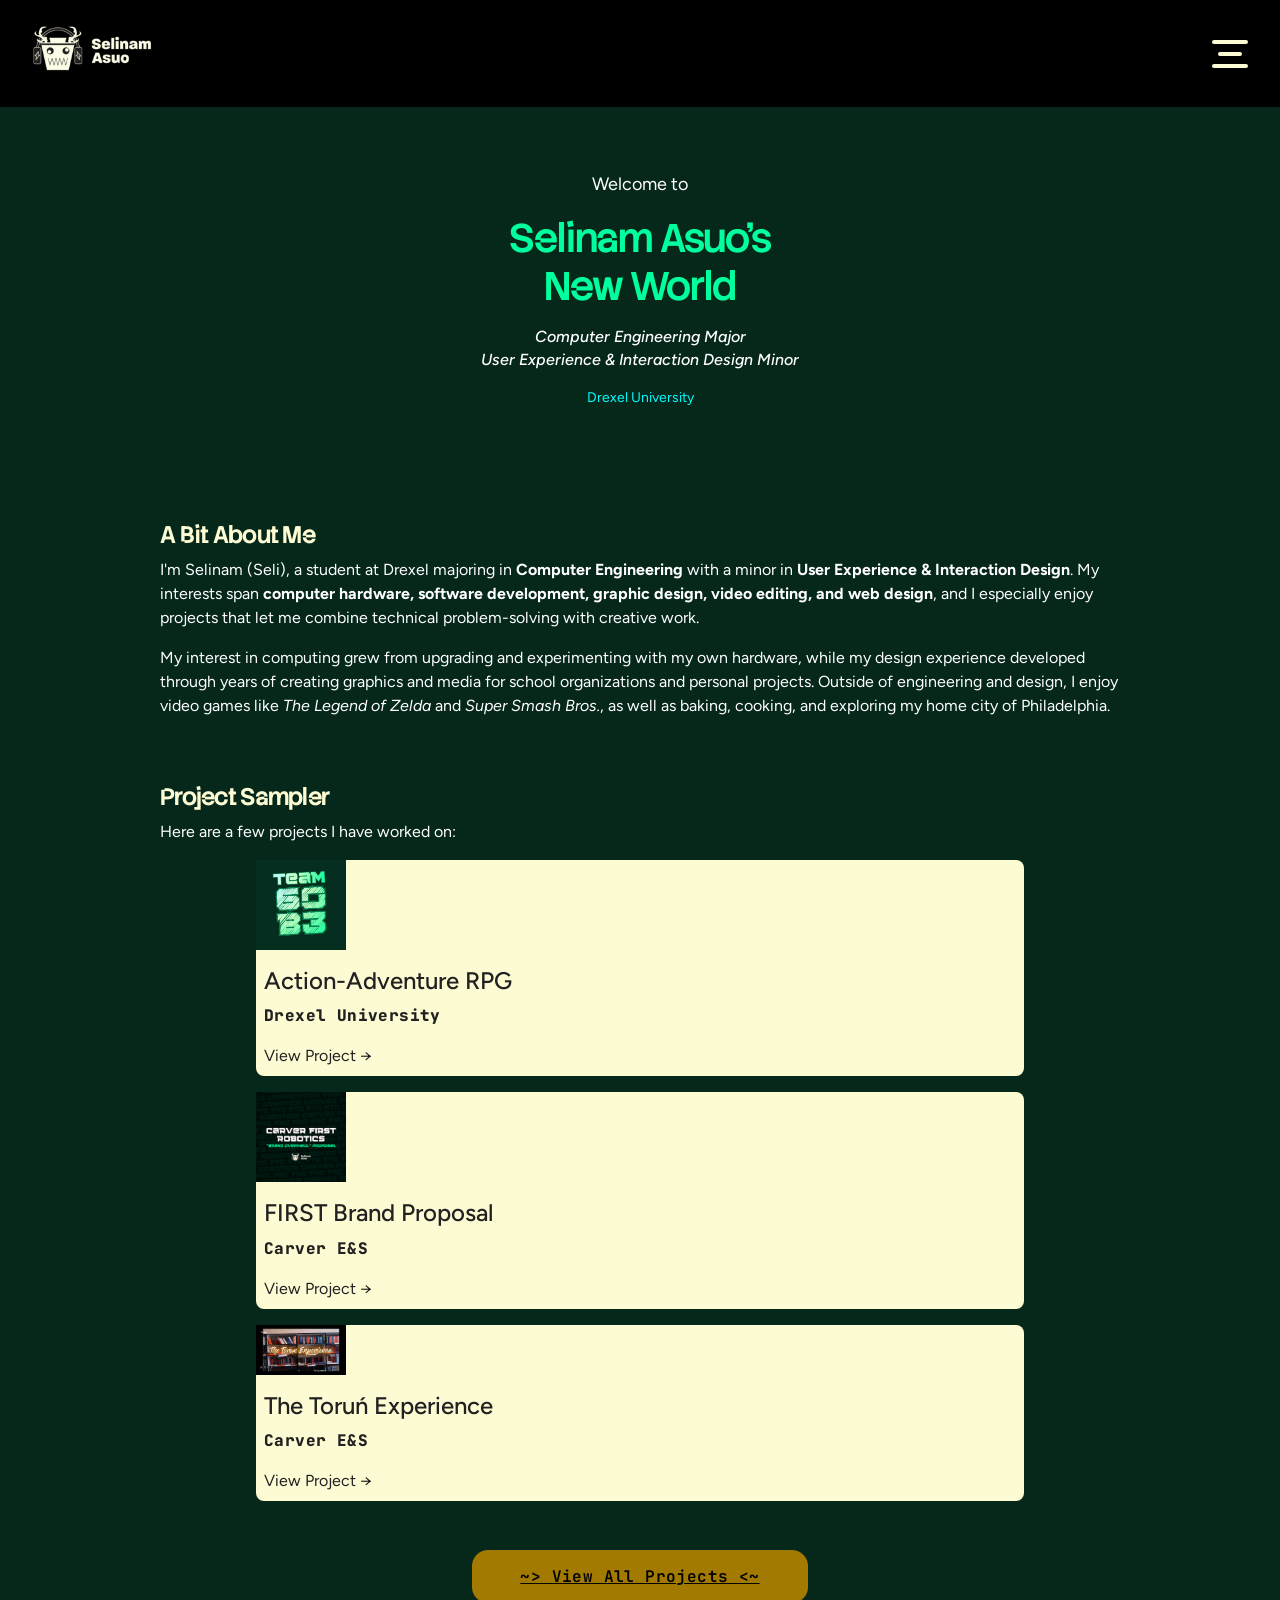
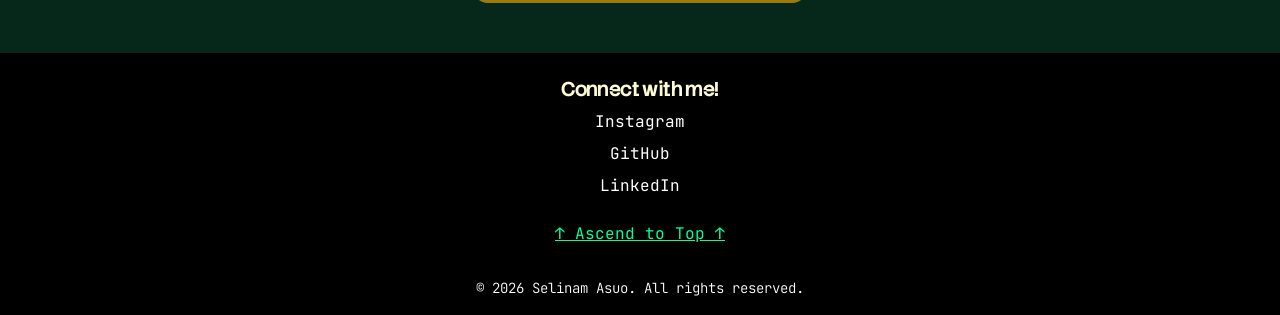
==== commit fcb3f296: "Add image class to all project images" ====
--- a/index.html
+++ b/index.html
@@ -52,7 +52,7 @@
             <h2>Project Sampler</h2>
             <p>Here are a few projects I have worked on:</p>
                 <article class="project-card"><a href="projects/action-adventure-rpg.html">
-                    <img src="images/index/uaarpg-60B3-logo-reduced.jpg" alt="My Drexel College of Computing and Informatics (CCI) Team's 'An Untitled Action-Adventure RPG' logo." width="90" height="90"/>
+                    <img class="project-card-image" src="images/index/uaarpg-60B3-logo-reduced.jpg" alt="My Drexel College of Computing and Informatics (CCI) Team's 'An Untitled Action-Adventure RPG' logo." width="90" height="90"/>
                     <div class="project-card-content">
                         <h3 class = "project-card-title">Action-Adventure RPG</h3>
                         <p class = "project-card-category">Drexel University</p>
@@ -61,7 +61,7 @@
                 </a></article>
 
                 <article class="project-card"><a href="projects/first-brand-proposal.html">
-                    <img src="images/index/cfr-proposal-logo-reduced.png" alt="Logo for Carver FIRST Robotics redesign concept/mockup." width="90" height="90"/>
+                    <img class="project-card-image" src="images/index/cfr-proposal-logo-reduced.png" alt="Logo for Carver FIRST Robotics redesign concept/mockup." width="90" height="90"/>
                     <div class="project-card-content">
                         <h3 class = "project-card-title">FIRST Brand Proposal</h3>
                         <p class = "project-card-category">Carver E&amp;S</p>
@@ -70,7 +70,7 @@
                 </a></article>
 
                 <article class="project-card"><a href="projects/torun-experience.html">
-                    <img src="images/index/torun-experience-cover-reduced.jpg" alt="The title screen of The Torun Experience, filmed and edited by Selinam Asuo." width="90" height="90"/>
+                    <img class="project-card-image" src="images/index/torun-experience-cover.jpg" alt="The title screen of The Torun Experience, filmed and edited by Selinam Asuo." width="90" height="90"/>
                     <div class="project-card-content">
                         <h3 class = "project-card-title">The Toruń Experience</h3>
                         <p class = "project-card-category">Carver E&amp;S</p>
--- a/css/style.css
+++ b/css/style.css
@@ -50,6 +50,8 @@
     --dim-gold: hsl(45, 100%, 32%);
     --bright-gold: hsl(47, 100%, 50%);
     --black: hsl(0, 0%, 0%);
+    --black-semi-opaque: hsla(0, 0%, 0%, 0.8);
+    --black-translucent: hsla(0, 0%, 0%, 0.6);
     --charcoal: hsl(0, 0%, 13%);
     --sky-blue: hsl(180, 98%, 50%);
 
@@ -93,6 +95,8 @@
     --border-radius-medium: 0.5rem;
     --border-radius-large: 1rem;
     --border-radius-thick: 2rem;
+
+    --menu-bar-width: 2.25rem;
 }
 
 main {
@@ -100,7 +104,7 @@
 }
 
 .content-wrapper {
-    max-width: 32rem;
+    max-width: 60rem;
     margin-inline: auto;
 }
 
@@ -251,9 +255,44 @@
     color: var(--brand);
 }
 
+figcaption {
+    font-family: var(--font-stack-system);
+    font-size: var(--font-size-body-small);
+    font-weight: var(--font-weight-medium);
+    margin-top: var(--space-slim);
+    line-height: 1.2;
+}
+
+.primary-nav {
+    position: relative;
+}
+
 .site-header {
-    padding-inline: var(--space-normal);
     background-color: var(--black);
+    padding: var(--space-slim) var(--space-normal);
+    position: sticky;
+    top: 0;
+    z-index: 50;
+}
+.nav-dropdown .nav-links {
+    background-color: var(--black);
+    list-style: none;
+    margin: 0;
+    padding: var(--space-normal) 0;
+    text-align: center;
+    position: absolute;
+    top: 100%;
+    right: calc(var(--space-normal) * -1);
+    left: calc(var(--space-normal) * -1);
+    z-index: 10;
+}
+
+.nav-dropdown .nav-links li {
+    margin-bottom: var(--space-slim);
+}
+
+.nav-dropdown .nav-links li:last-child {
+    margin-bottom: 0;
 }
 
 .nav-dropdown a {
@@ -263,12 +302,43 @@
     text-decoration: none;
 }
 
+.menu-toggle {
+    cursor: pointer;
+    list-style: none;
+    position: absolute;
+    right: var(--space-normal);
+    top: var(--space-wide);
+}
+
+.menu-toggle::-webkit-details-marker {
+    display: none;
+}
+
+.menu-bar {
+    background-color: var(--zonai-ivory);
+    border-radius: var(--border-radius-thin);
+    display: block;
+    height: 0.25rem;
+    margin-bottom: var(--space-slim);
+    width: var(--menu-bar-width);
+}
+
+.menu-bar:nth-child(2) {
+    margin-inline: auto;
+    width: 1.5rem;
+}
+
+.nav-dropdown[open] .menu-bar:last-child {
+    margin-inline: auto;
+    width: 0.75rem;
+}
+
 .current {
     color: var(--bright-gold);
 }
 
 .hero {
-    padding-block: var(--space-wide);
+    padding-block: calc(var(--space-wide) * 2);
     text-align: center;
 }
 
@@ -291,15 +361,12 @@
     margin-bottom: var(--space-loose);
 }
 
-.about p {
-    max-width: 48ch;
-}
-
 .contact-info {
     margin-top: var(--space-loose);
 }
 
 .project-button-wrapper {
+    margin: var(--space-loose) 0;
     text-align: center;
 }
 
@@ -312,7 +379,7 @@
     font-family: var(--font-stack-system);
     letter-spacing: var(--letter-spacing-wide);
     border-radius: var(--border-radius-large);
-    padding: var(--space-slim) var(--space-wide);
+    padding: var(--space-normal) calc(var(--space-loose) * .75);
 }
 
 .project-page h1 {
@@ -328,6 +395,8 @@
     color: var(--charcoal);
     border-radius: var(--border-radius-medium);
     margin-bottom: var(--space-normal);
+    max-width: 48rem;
+    margin-inline: auto;
 }
 
 .project-card h3,
@@ -404,13 +473,39 @@
 }
 
 .project-hero {
-    padding-block: var(--space-wide);
+    background-color: var(--black);
+    background-position: center;
+    background-repeat: no-repeat;
+    background-size: cover;
+    padding: var(--space-normal);
+    margin-bottom: 0;
+    min-height: 18rem;
+    position: relative;
+}
+
+.project-hero-text {
+    bottom: calc(var(--space-loose) * 0.75);
+    left: var(--space-normal);
+    position: absolute;
+}
+
+/* AI: prompt asking asking how to style an ivory textured gradient over the hero image to achive a textured
+fade out effect seen in my Figma design — ChatGPT (GPT-5.6), 2026-11-19.
+   Reviewed and adapted to match my Figma design and course scope. */
+.hero-texture {
+    background-image: url("../images/pjct-pg-bg/textured-grad-asset.png");
+    background-repeat: repeat-x;
+    bottom: 0;
+    height: calc(var(--space-normal) * 1.5);
+    left: 0;
+    position: absolute;
+    width: 100%;
 }
 
 .project-info {
     background-color: var(--background-card);
     border-radius: 0 0 var(--border-radius-thick) var(--border-radius-thick);
-    padding: var(--space-wide);
+    padding: var(--space-normal);
 }
 
 .project-details {
@@ -418,9 +513,9 @@
     border: var(--border-radius-small) solid var(--black);
     border-radius: var(--border-radius-large);
     color: var(--charcoal);
-    margin-bottom: var(--space-wide);
+    margin: var(--space-slim);
     padding: var(--space-normal);
-}
+    }
 
 .project-details a {
     color: var(--charcoal);
@@ -436,6 +531,7 @@
 .project-page-title {
     color: var(--zonai-ivory);
     font-size: var(--font-size-display-small);
+    margin-bottom: var(--space-slim);
 }
 
 .project-page-subtitle {
@@ -445,13 +541,111 @@
     line-height: 1.4;
 }
 
+.project-detail-row {
+    margin-bottom: var(--space-slim);
+}
+
+.project-detail-row:last-child {
+    margin-bottom: 0;
+}
+
+.project-detail-label,
+.project-detail-value {
+    display: block;
+}
+
 .project-detail-label {
     font-size: var(--font-size-body-medium);
     font-weight: var(--font-weight-medium);
 }
 
+/* AI: prompt asking how to position project detail values to be inline with the labels while being right aligned and maintaining the label's left alignment — ChatGPT (GPT-5.6), 2026-11-19.
+   Reviewed and adapted to match my Figma design and course scope. */
 .project-detail-value {
     font-family: var(--font-stack-system);
     font-size: var(--font-size-body-small);
     font-weight: var(--font-weight-semibold);
-}+    margin: var(--space-tight) 0 0;
+    text-align: right;
+}
+
+.first-brand-proposal-hero {
+    /* AI: prompt asking how to style a hero section with a background image and gradient overlay using
+    my existing Week 5 color tokens — ChatGPT (GPT-5.6), 2026-11-19.*/
+    background-image: url("../images/pjct-pg-bg/first-brand-proposal-hero.png");
+    background-position: center bottom;
+}
+
+.action-adventure-rpg-hero {
+    background-image:
+        linear-gradient(
+            to bottom,
+            transparent 40%,
+            var(--black-semi-opaque) 100%
+        ),
+        url("../images/pjct-pg-bg/action-adventure-rpg-hero.png");
+    background-position: center calc(var(--space-normal) * -3);
+}
+
+.color-splash-smash-hero {
+        background-image:
+        linear-gradient(
+            to bottom,
+            transparent 40%,
+            var(--black-semi-opaque) 100%
+        ),
+        url("../images/pjct-pg-bg/color-splash-smash-hero-raw.png");
+    background-position: bottom;
+}
+
+.ftc-bake-sale-3-hero {
+        background-image:
+        linear-gradient(
+            to bottom,
+            transparent 10%,
+            var(--black-translucent) 40%,
+            var(--black-semi-opaque) 70%
+        ),
+        url("../images/pjct-pg-bg/ftc-bake-sale-3-hero.png");
+    background-position: center;
+}
+
+.ftc-engineering-portfolio-hero {
+        background-image:
+        linear-gradient(
+            to bottom,
+            transparent 10%,
+            var(--black-translucent) 40%,
+            var(--black-semi-opaque) 70%
+        ),
+        url("../images/pjct-pg-bg/ftc-engineering-portfolio-hero.png");
+    background-position: top;
+}
+
+.ftc-robotics-hero {
+    background-image: url("../images/pjct-pg-bg/ftc-robotics-hero.png");
+    background-position: center calc(var(--space-normal) * -1);
+}
+
+.mockup-virtual-pet-hero {
+        background-image:
+        linear-gradient(
+            to bottom,
+            transparent 10%,
+            var(--black-translucent) 60%
+        ),
+        url("../images/pjct-pg-bg/mockup-virtual-pet-hero.png");
+    background-position: center;
+}
+
+.torun-experience-hero {
+    background-image:
+        linear-gradient(
+            to bottom,
+            transparent 10%,
+            var(--black-translucent) 60%
+        ),
+        url("../images/pjct-pg-bg/torun-experience-hero.jpeg");
+    background-position: center;
+}
+
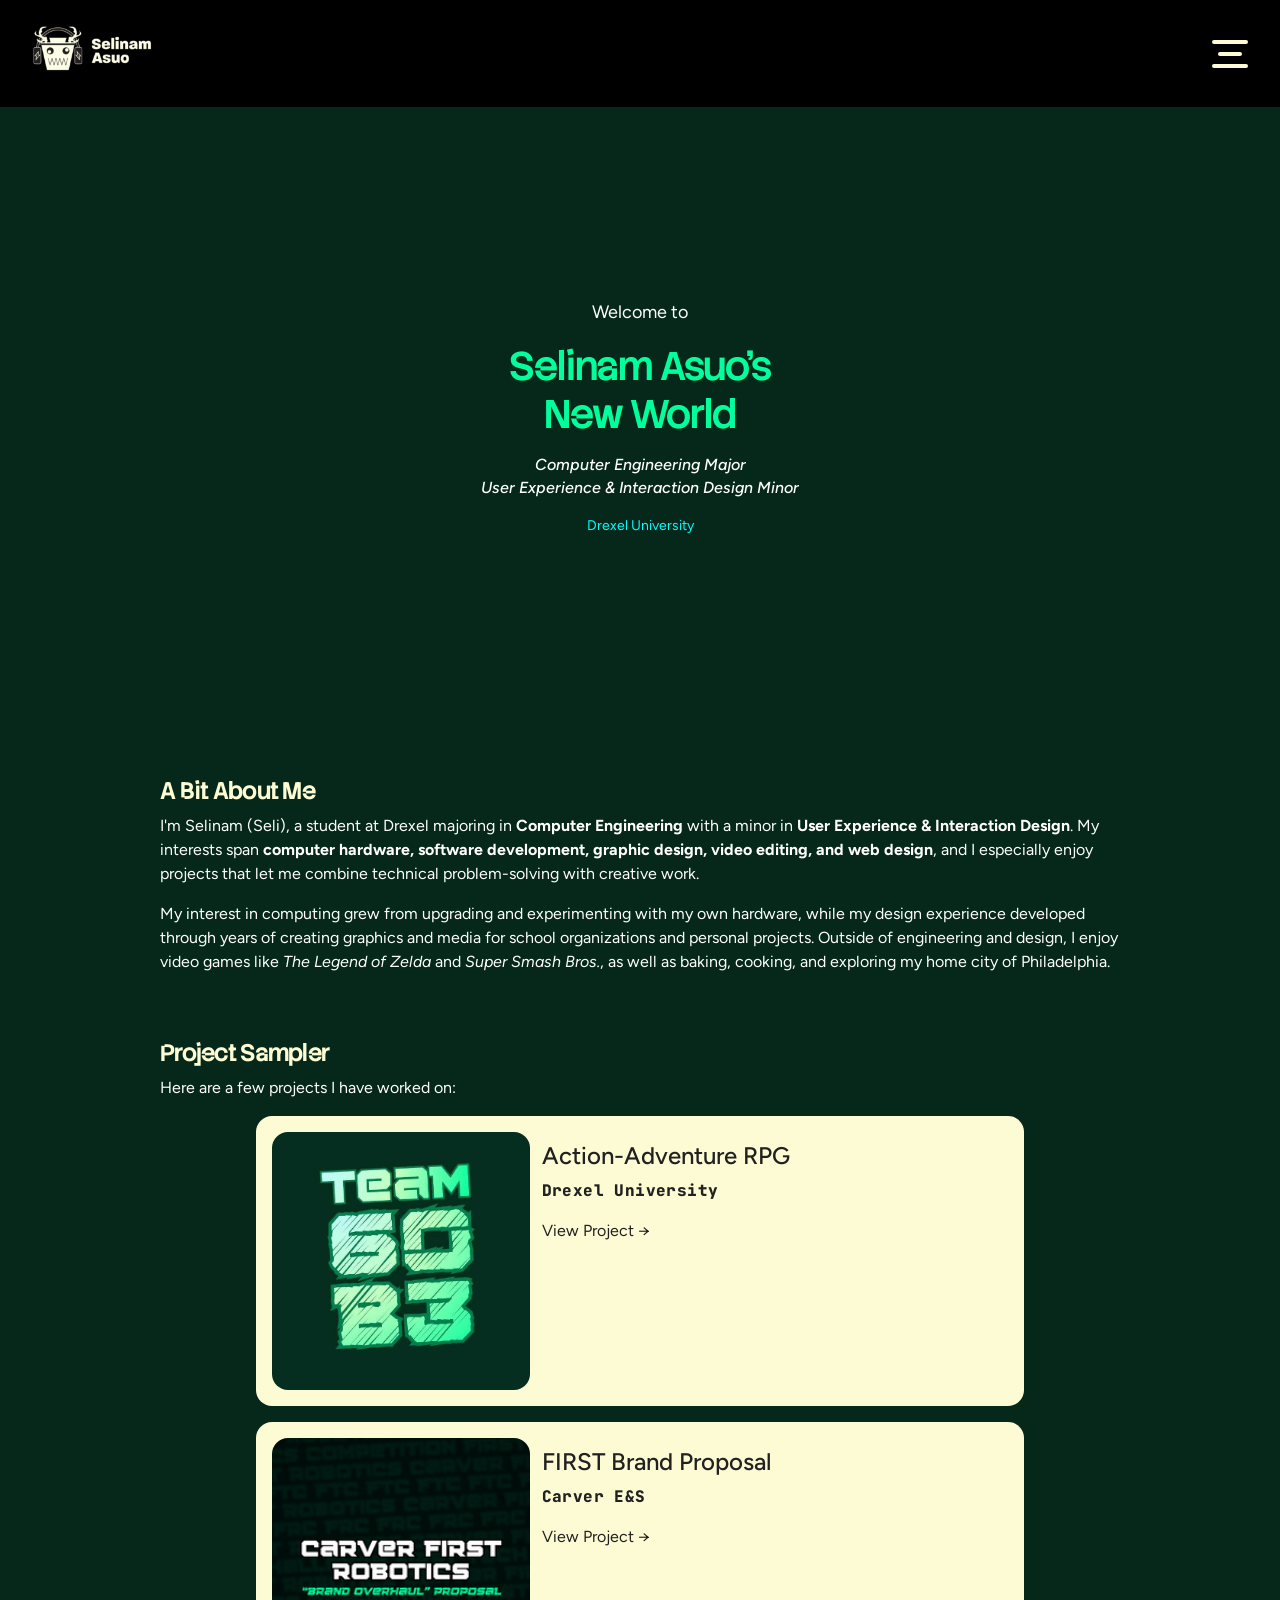
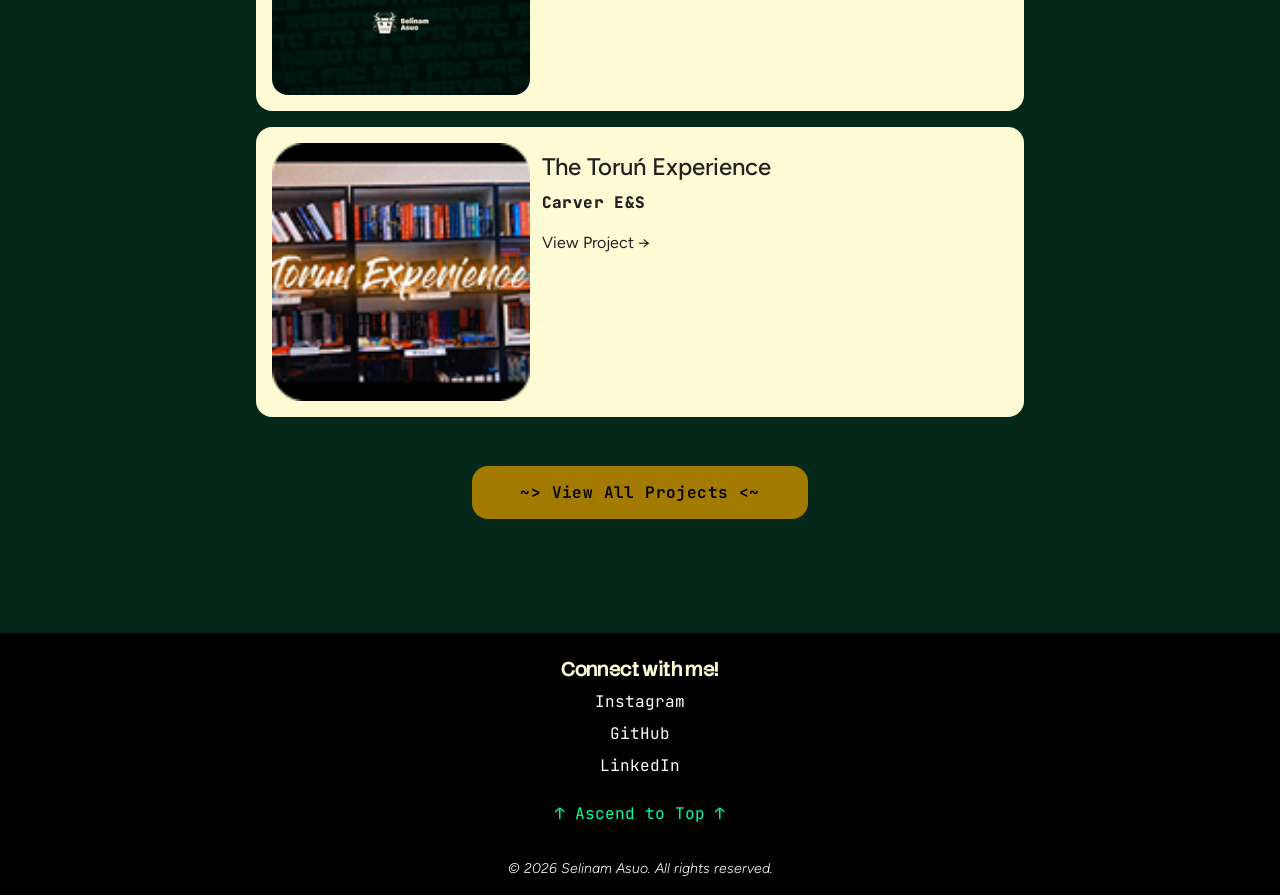
==== commit c147fef5: "Add link for site favicon" ====
--- a/index.html
+++ b/index.html
@@ -6,6 +6,7 @@
         <title>Home | A New World - Selinam Asuo</title>
         <link rel="stylesheet" href="css/normalize.css" />
         <link rel="stylesheet" href="css/style.css" />
+        <link rel="icon" type="image/svg+xml" href="images/sitefavicon.svg"/>
     </head>
     <body id = "top">
         <header class = "site-header">
--- a/css/style.css
+++ b/css/style.css
@@ -106,6 +106,7 @@
 .content-wrapper {
     max-width: 60rem;
     margin-inline: auto;
+    padding-bottom: var(--space-loose);
 }
 
 body {
@@ -127,6 +128,11 @@
     margin-bottom: var(--space-normal);
 }
 
+p a:focus-visible {
+    color: var(--bright-gold);
+    text-decoration: underline;
+}
+
 h1,
 h2 {
     letter-spacing: var(--letter-spacing-tight);
@@ -215,17 +221,14 @@
 footer .back-to-top {
     color: var(--brand);
     padding: var(--space-slim);
-    text-decoration: underline;
-}
-
-footer .back-to-top:hover,
-footer .back-to-top:focus-visible {
-    color: var(--bright-gold);
+    text-decoration: none;
 }
 
 footer .copyright {
+    font-family: var(--font-stack-body);
     font-size: var(--font-size-body-small);
     font-weight: var(--font-weight-light);
+    font-style: italic;
     margin: var(--space-wide) 0 0;
 }
 
@@ -243,16 +246,31 @@
 footer .nav-links li {
     padding: 0 0 var(--space-slim);
     color: var(--white);
-}   
+}
 
 footer .nav-links a {
     color: var(--white);
     text-decoration: none;
-}
-
-footer .nav-links a:hover,
+}   
+
+footer .nav-links a:hover {
+    color: var(--brand);
+}
+
 footer .nav-links a:focus-visible {
-    color: var(--brand);
+    color: var(--bright-gold);
+    outline: none;
+    text-decoration: underline;
+}
+
+footer .back-to-top:hover {
+    color: var(--bright-gold);
+}
+
+footer .back-to-top:focus-visible {
+    color: var(--bright-gold);
+    outline: none;
+    text-decoration: underline;
 }
 
 figcaption {
@@ -261,6 +279,12 @@
     font-weight: var(--font-weight-medium);
     margin-top: var(--space-slim);
     line-height: 1.2;
+}
+
+.logo-link:focus-visible {
+    border-radius: var(--border-radius-medium);
+    outline: var(--border-radius-thin) solid var(--bright-gold);
+    outline-offset: var(--space-tight);
 }
 
 .primary-nav {
@@ -295,6 +319,11 @@
     margin-bottom: 0;
 }
 
+.nav-dropdown .nav-links a:focus-visible {
+    color: var(--brand);
+    outline: none;
+}
+
 .nav-dropdown a {
     font-family: var(--font-stack-display);
     font-size: var(--font-size-display-small);
@@ -312,6 +341,14 @@
 
 .menu-toggle::-webkit-details-marker {
     display: none;
+}
+
+.menu-toggle:focus-visible {
+    outline: none;
+}
+
+.menu-toggle:focus-visible .menu-bar {
+    background-color: var(--bright-gold);
 }
 
 .menu-bar {
@@ -338,7 +375,7 @@
 }
 
 .hero {
-    padding-block: calc(var(--space-wide) * 2);
+    padding-block: calc(var(--space-loose) * 3);
     text-align: center;
 }
 
@@ -380,6 +417,7 @@
     letter-spacing: var(--letter-spacing-wide);
     border-radius: var(--border-radius-large);
     padding: var(--space-normal) calc(var(--space-loose) * .75);
+    text-decoration: none;
 }
 
 .project-page h1 {
@@ -393,15 +431,34 @@
 .contact-card {
     background-color: var(--background-card);
     color: var(--charcoal);
-    border-radius: var(--border-radius-medium);
+    border-radius: var(--border-radius-large);
     margin-bottom: var(--space-normal);
     max-width: 48rem;
     margin-inline: auto;
 }
 
+
 .project-card h3,
 .project-card a {
     color: var(--charcoal);
+}
+
+.project-card > a,
+.contact-card > a {
+    display: block;
+    padding: var(--space-normal);
+}
+
+
+/* AI: prompt asking how to create a focus-visible outline marquee effect similar to z-targetting
+in The Legend of Zelda: Ocarina of Time using my existing tokens — ChatGPT (GPT-5.6), 2026-11-20.
+Reviewed and adapted to match my Figma design and course scope. */
+.project-card a:focus-visible,
+.contact-card a:focus-visible,
+.project-gold-button:focus-visible {
+    border-radius: var(--border-radius-large);
+    outline: var(--space-tight) dashed var(--bright-gold);
+    outline-offset: var(--space-slim);
 }
 
 /* AI: prompt asking how to style hover and focus effects for cards/links using my
@@ -419,7 +476,28 @@
     font-weight: var(--font-weight-semibold);
 }
 
+.portfolio-collection-title {
+    margin-bottom: var(--space-wide);
+}
+
+.project-card-image,
 .project-card-content {
+    display: inline-block;
+    vertical-align: top;
+}
+
+.project-card-image {
+    display: inline-block;
+    height: auto;
+    vertical-align: top;
+    width: 35%;
+    border-radius: var(--border-radius-large);
+}
+
+.project-card-content {
+    display: inline-block;
+    vertical-align: top;
+    width: 63%;
     padding: var(--space-slim);
 }
 
@@ -647,5 +725,4 @@
         ),
         url("../images/pjct-pg-bg/torun-experience-hero.jpeg");
     background-position: center;
-}
-
+}
